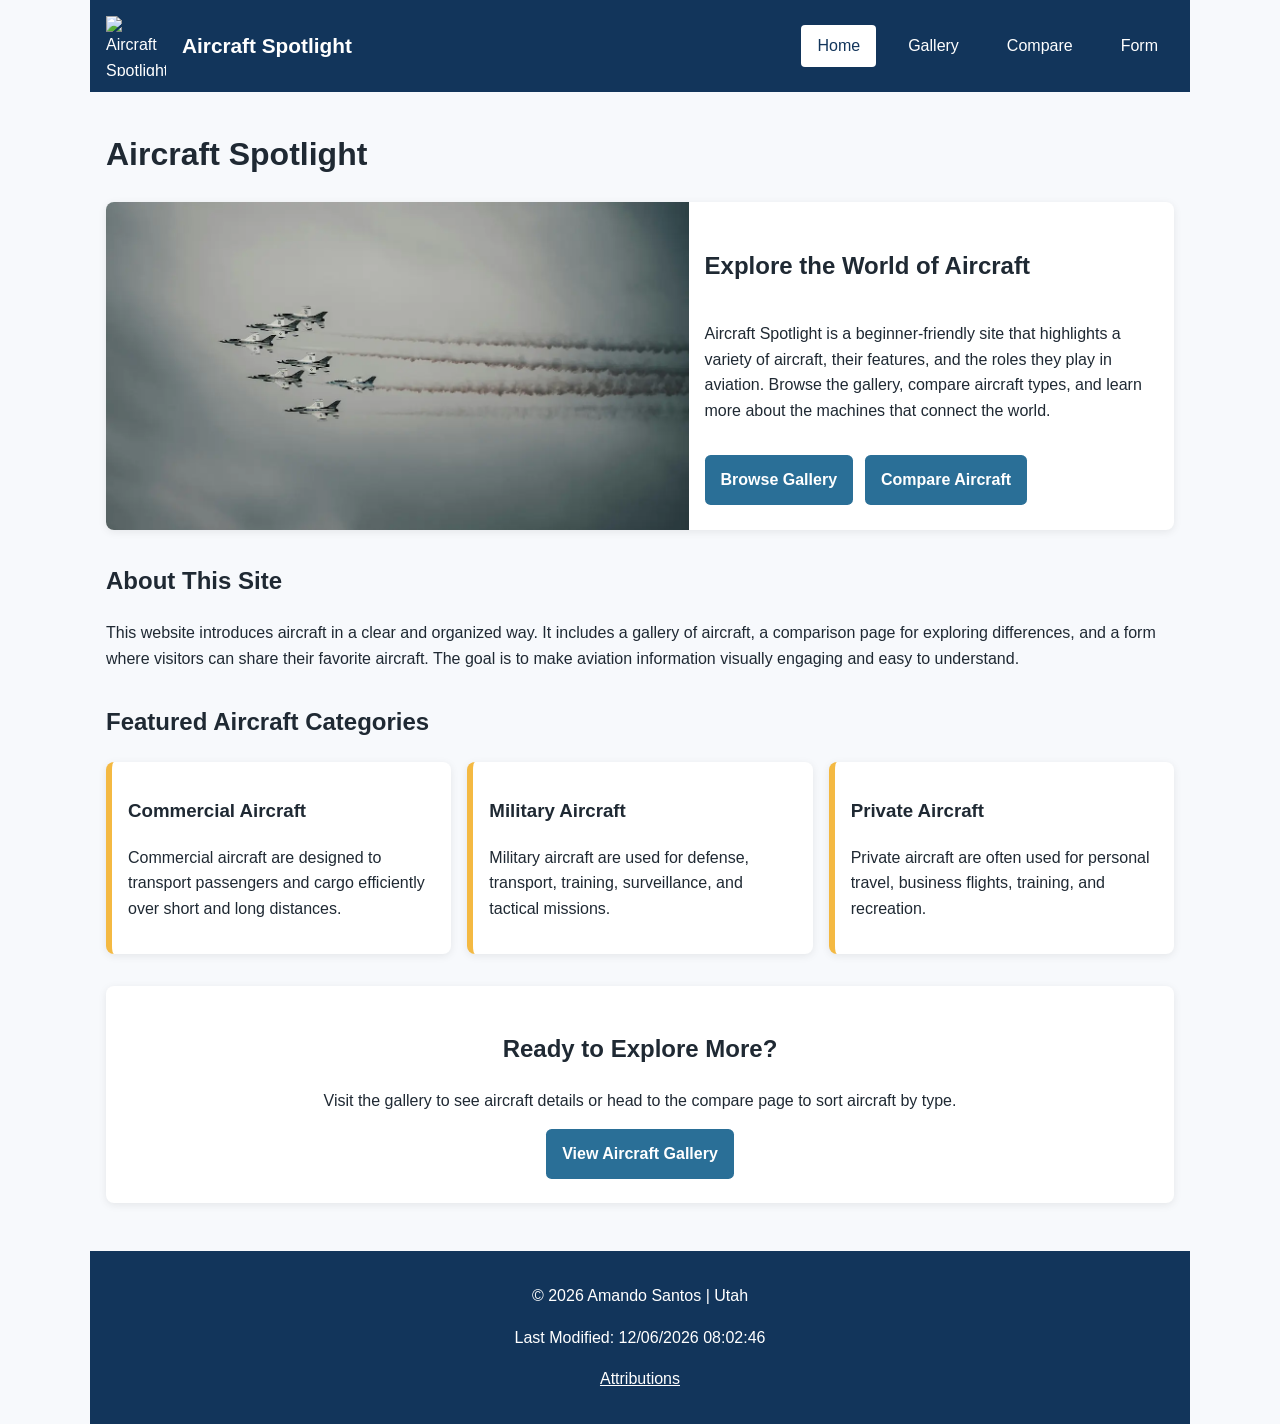
==== final/index.html @ 01ef204b "initial commit" ====
<!DOCTYPE html>
<html lang="en">
<head>
  <meta charset="UTF-8">
  <meta name="viewport" content="width=device-width, initial-scale=1.0">

  <title>Aircraft Spotlight | Home</title>
  <meta name="description" content="Explore aircraft by type, specifications, and aviation highlights with the Aircraft Spotlight website.">
  <meta name="author" content="Amando Santos">

  <meta property="og:title" content="Aircraft Spotlight">
  <meta property="og:description" content="Explore by aircraft type, specifications, and aviation highlights.">
  <meta property="og:image" content="https://astroamando.github.io/wdd231/final/images/logo.webp">
  <meta property="og:url" content="https://astroamando.github.io/wdd231/final/index.html">
  <meta property="og:type" content="website">

  <link rel="icon" href="images/favicon.ico">
  <link rel="stylesheet" href="styles/base.css">
  <link rel="stylesheet" href="styles/larger.css">
  <script src="scripts/navigation.js" defer></script>
</head>
<body>
  <header>
    <div class="site-branding">
      <img src="images/logo.webp" alt="Aircraft Spotlight logo" width="60" height="60">
      <span>Aircraft Spotlight</span>
    </div>

    <button id="menu-button" aria-label="Open navigation menu" aria-expanded="false">&#9776;</button>

    <nav id="site-nav">
      <ul class="navigation">
        <li><a href="index.html" class="active">Home</a></li>
        <li><a href="gallery.html">Gallery</a></li>
        <li><a href="compare.html">Compare</a></li>
        <li><a href="form.html">Form</a></li>
      </ul>
    </nav>
  </header>

  <main>
    <h1>Aircraft Spotlight</h1>

    <section class="hero">
    <picture>
      <img src="images/hero-aircraft.webp" alt="Formation of F-16s in flight" width="1200" height="600" loading="lazy">
    </picture>
    <div class="hero-text">
      <h2>Explore the World of Aircraft</h2>
      <p>
        Aircraft Spotlight is a beginner-friendly site that highlights a variety of aircraft, their
        features, and the roles they play in aviation. Browse the gallery, compare aircraft types,
        and learn more about the machines that connect the world.
      </p>
      <div class="hero-buttons">
        <a href="gallery.html" class="button-link">Browse Gallery</a>
        <a href="compare.html" class="button-link">Compare Aircraft</a>
      </div>
    </div>
  </section>

  <section class="intro">
    <h2>About This Site</h2>
    <p>
      This website introduces aircraft in a clear and organized way. It includes a gallery of aircraft,
      a comparison page for exploring differences, and a form where visitors can share their favorite aircraft.
      The goal is to make aviation information visually engaging and easy to understand.
    </p>
  </section>

  <section class="highlights">
    <h2>Featured Aircraft Categories</h2>
    <div class="card-grid">
      <article class="info-card">
        <h3>Commercial Aircraft</h3>
        <p>
          Commercial aircraft are designed to transport passengers and cargo efficiently over short
          and long distances.
        </p>
      </article>

      <article class="info-card">
        <h3>Military Aircraft</h3>
        <p>
          Military aircraft are used for defense, transport, training, surveillance, and tactical missions.
        </p>
      </article>

      <article class="info-card">
        <h3>Private Aircraft</h3>
        <p>
          Private aircraft are often used for personal travel, business flights, training, and recreation.
        </p>
      </article>
    </div>
  </section>

  <section class="cta-section">
    <h2>Ready to Explore More?</h2>
    <p>
      Visit the gallery to see aircraft details or head to the compare page to sort aircraft by type.
    </p>
    <a href="gallery.html" class="button-link">View Aircraft Gallery</a>
  </section>
  </main>

  <footer>
    <p>&copy; <span id="currentyear"></span> Amando Santos | Utah</p>
    <p id="lastModified"></p>
    <p><a href="attributions.html">Attributions</a></p>
  </footer>
</body>
</html>
---- final/styles/base.css ----
:root {
  --primary: #12355b;
  --secondary: #f4b942;
  --background: #f7f9fc;
  --surface: #ffffff;
  --text: #1f2933;
  --accent: #2a6f97;
}

* {
  box-sizing: border-box;
}

body {
  margin: 0;
  font-family: Arial, Helvetica, sans-serif;
  color: var(--text);
  background-color: var(--background);
  line-height: 1.6;
}

header,
main,
footer {
  max-width: 1100px;
  margin: 0 auto;
}

header {
  background-color: var(--primary);
  color: white;
  padding: 1rem;
}

.site-branding {
  display: flex;
  align-items: center;
  gap: 1rem;
}

.site-branding span {
  font-size: 1.3rem;
  font-weight: bold;
}

#menu-button {
  background: none;
  border: none;
  color: white;
  font-size: 2rem;
  cursor: pointer;
}

#site-nav {
  display: none;
}

#site-nav.open {
  display: block;
}

.navigation {
  list-style: none;
  padding: 0;
  margin: 1rem 0 0 0;
}

.navigation li a {
  display: block;
  padding: 0.75rem;
  text-decoration: none;
  color: white;
}

.navigation li a:hover,
.navigation li a.active {
  background-color: white;
  color: var(--primary);
  border-radius: 0.25rem;
}

main {
  padding: 1rem;
  background-color: var(--background);
}

footer {
  padding: 1rem;
  text-align: center;
  background-color: var(--primary);
  color: white;
}

footer a {
  color: white;
}

/*homepage styling*/

.hero,
.intro,
.highlights,
.cta-section {
  margin-bottom: 2rem;
}

.hero {
  background-color: var(--surface);
  border-radius: 0.5rem;
  overflow: hidden;
  box-shadow: 0 2px 8px rgba(0, 0, 0, 0.08);
}

.hero img {
  display: block;
  width: 100%;
  height: auto;
}

.hero-text {
  padding: 1rem;
}

.hero-buttons {
  display: flex;
  flex-direction: column;
  gap: 0.75rem;
  margin-top: 1rem;
}

.button-link {
  display: inline-block;
  background-color: var(--accent);
  color: white;
  text-decoration: none;
  padding: 0.75rem 1rem;
  border-radius: 0.35rem;
  font-weight: bold;
  text-align: center;
}

.button-link:hover,
.button-link:focus {
  background-color: var(--primary);
}

.card-grid {
  display: grid;
  gap: 1rem;
}

.info-card {
  background-color: var(--surface);
  padding: 1rem;
  border-left: 6px solid var(--secondary);
  border-radius: 0.5rem;
  box-shadow: 0 2px 8px rgba(0, 0, 0, 0.08);
}

.cta-section {
  background-color: var(--surface);
  padding: 1.5rem;
  border-radius: 0.5rem;
  text-align: center;
  box-shadow: 0 2px 8px rgba(0, 0, 0, 0.08);
}

/* gallery styling */
.page-intro,
.gallery-controls {
  margin-bottom: 1.5rem;
}

.gallery-controls {
  background-color: var(--surface);
  padding: 1rem;
  border-radius: 0.5rem;
  box-shadow: 0 2px 8px rgba(0, 0, 0, 0.08);
}

.gallery-controls label,
.gallery-controls select {
  display: block;
  width: 100%;
  max-width: 300px;
}

.gallery-controls select {
  margin-top: 0.5rem;
  padding: 0.5rem;
}

.aircraft-grid {
  display: grid;
  gap: 1rem;
}

.aircraft-card {
  background-color: var(--surface);
  border-radius: 0.5rem;
  overflow: hidden;
  box-shadow: 0 2px 8px rgba(0, 0, 0, 0.08);
}

.aircraft-card img {
  display: block;
  width: 100%;
  height: auto;
}

.card-content {
  padding: 1rem;
}

.details-button {
  background-color: var(--accent);
  color: white;
  border: none;
  padding: 0.75rem 1rem;
  border-radius: 0.35rem;
  cursor: pointer;
  font-weight: bold;
}

.details-button:hover,
.details-button:focus {
  background-color: var(--primary);
}

dialog {
  width: min(90%, 700px);
  border: none;
  border-radius: 0.5rem;
  padding: 1rem;
}

dialog::backdrop {
  background: rgba(0, 0, 0, 0.6);
}

#close-modal {
  display: block;
  margin-left: auto;
  background: none;
  border: none;
  font-size: 1.25rem;
  cursor: pointer;
}

#modal-content img {
  width: 100%;
  height: auto;
  border-radius: 0.5rem;
}

.error-message {
  background-color: #fff0f0;
  border-left: 5px solid #b00020;
  padding: 1rem;
}

/* compare styling */
.compare-grid {
  display: grid;
  gap: 1rem;
}

.compare-card {
  background-color: var(--surface);
  border-radius: 0.5rem;
  overflow: hidden;
  box-shadow: 0 2px 8px rgba(0, 0, 0, 0.08);
}

.compare-card img {
  display: block;
  width: 100%;
  height: auto;
}

/* form styling */
.aircraft-form {
  background-color: var(--surface);
  padding: 1rem;
  border-radius: 0.5rem;
  box-shadow: 0 2px 8px rgba(0, 0, 0, 0.08);
}

.aircraft-form label {
  display: block;
  margin-bottom: 1rem;
  font-weight: bold;
}

.aircraft-form input,
.aircraft-form select,
.aircraft-form textarea {
  display: block;
  width: 100%;
  margin-top: 0.4rem;
  padding: 0.75rem;
  font: inherit;
}

.aircraft-form input[type="submit"] {
  background-color: var(--accent);
  color: white;
  border: none;
  border-radius: 0.35rem;
  cursor: pointer;
  font-weight: bold;
}

.aircraft-form input[type="submit"]:hover,
.aircraft-form input[type="submit"]:focus {
  background-color: var(--primary);
}

/* thank you styling */
.submission-box {
  background-color: var(--surface);
  padding: 1rem;
  border-radius: 0.5rem;
  box-shadow: 0 2px 8px rgba(0, 0, 0, 0.08);
}
---- final/styles/larger.css ----
@media screen and (min-width: 768px) {
  header {
    display: grid;
    grid-template-columns: auto 1fr;
    align-items: center;
    gap: 1rem;
  }

  #menu-button {
    display: none;
  }

  #site-nav {
    display: block;
  }

  .navigation {
    display: flex;
    justify-content: flex-end;
    gap: 1rem;
    margin: 0;
  }

  .navigation li a {
    padding: 0.5rem 1rem;
  }
}

/*homepage styling*/

@media screen and (min-width: 768px) {
  .hero {
    display: grid;
    grid-template-columns: 1.2fr 1fr;
    align-items: stretch;
  }

  .hero-text {
    display: flex;
    flex-direction: column;
    justify-content: center;
  }

  .hero-buttons {
    flex-direction: row;
    flex-wrap: wrap;
  }

  .card-grid {
    grid-template-columns: repeat(3, 1fr);
  }
}

/* gallery styling */

@media screen and (min-width: 768px) {
  .aircraft-grid {
    grid-template-columns: repeat(2, 1fr);
  }
}

@media screen and (min-width: 1024px) {
  .aircraft-grid {
    grid-template-columns: repeat(3, 1fr);
  }
}

/*compare styling*/
@media screen and (min-width: 768px) {
  .compare-grid {
    grid-template-columns: repeat(2, 1fr);
  }
}

@media screen and (min-width: 1024px) {
  .compare-grid {
    grid-template-columns: repeat(3, 1fr);
  }
}
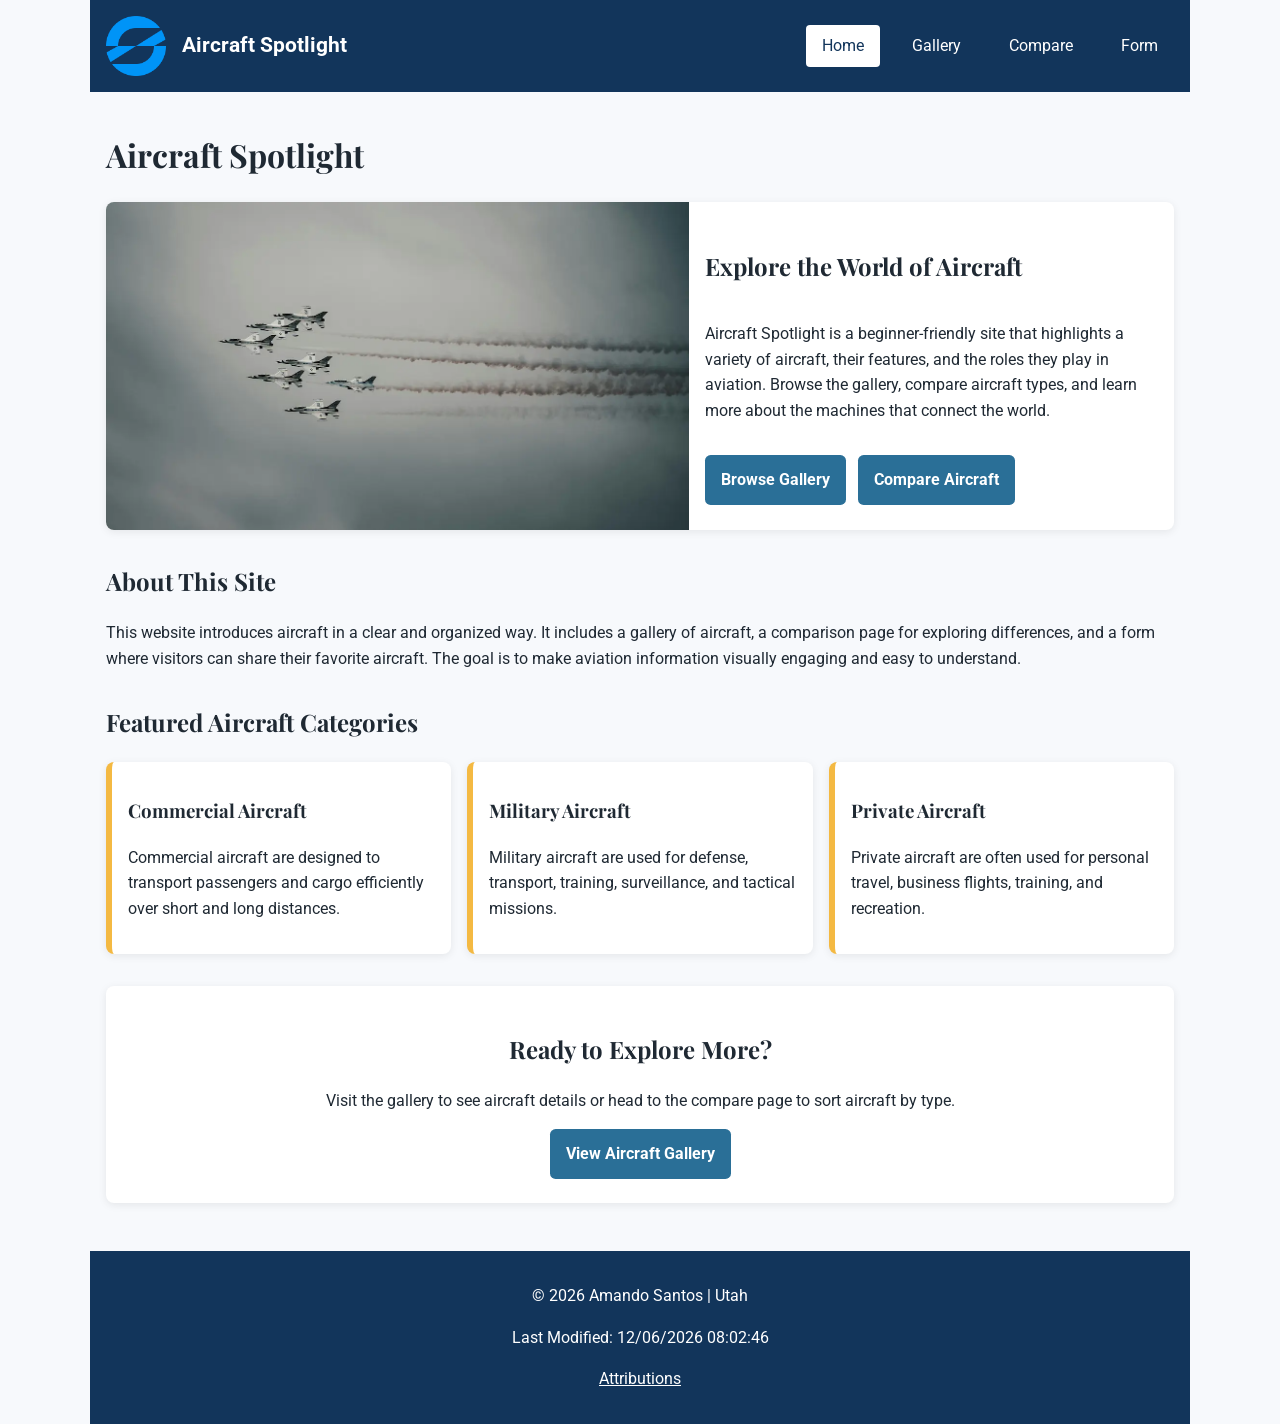
==== commit f996eff3: "added fonts, logo, and attributions" ====
--- a/final/index.html
+++ b/final/index.html
@@ -14,6 +14,10 @@
   <meta property="og:url" content="https://astroamando.github.io/wdd231/final/index.html">
   <meta property="og:type" content="website">
 
+  <link rel="preconnect" href="https://fonts.googleapis.com">
+<link rel="preconnect" href="https://fonts.gstatic.com" crossorigin>
+<link href="https://fonts.googleapis.com/css2?family=Roboto&family=Playfair+Display&display=swap" rel="stylesheet">
+
   <link rel="icon" href="images/favicon.ico">
   <link rel="stylesheet" href="styles/base.css">
   <link rel="stylesheet" href="styles/larger.css">
@@ -22,7 +26,7 @@
 <body>
   <header>
     <div class="site-branding">
-      <img src="images/logo.webp" alt="Aircraft Spotlight logo" width="60" height="60">
+      <img src="images/logo.png" alt="Aircraft Spotlight logo" width="60" height="60">
       <span>Aircraft Spotlight</span>
     </div>
 
--- a/final/styles/base.css
+++ b/final/styles/base.css
@@ -19,6 +19,14 @@
   line-height: 1.6;
 }
 
+body {
+  font-family: 'Roboto', sans-serif;
+}
+
+h1, h2, h3 {
+  font-family: 'Playfair Display', serif;
+}
+
 header,
 main,
 footer {
